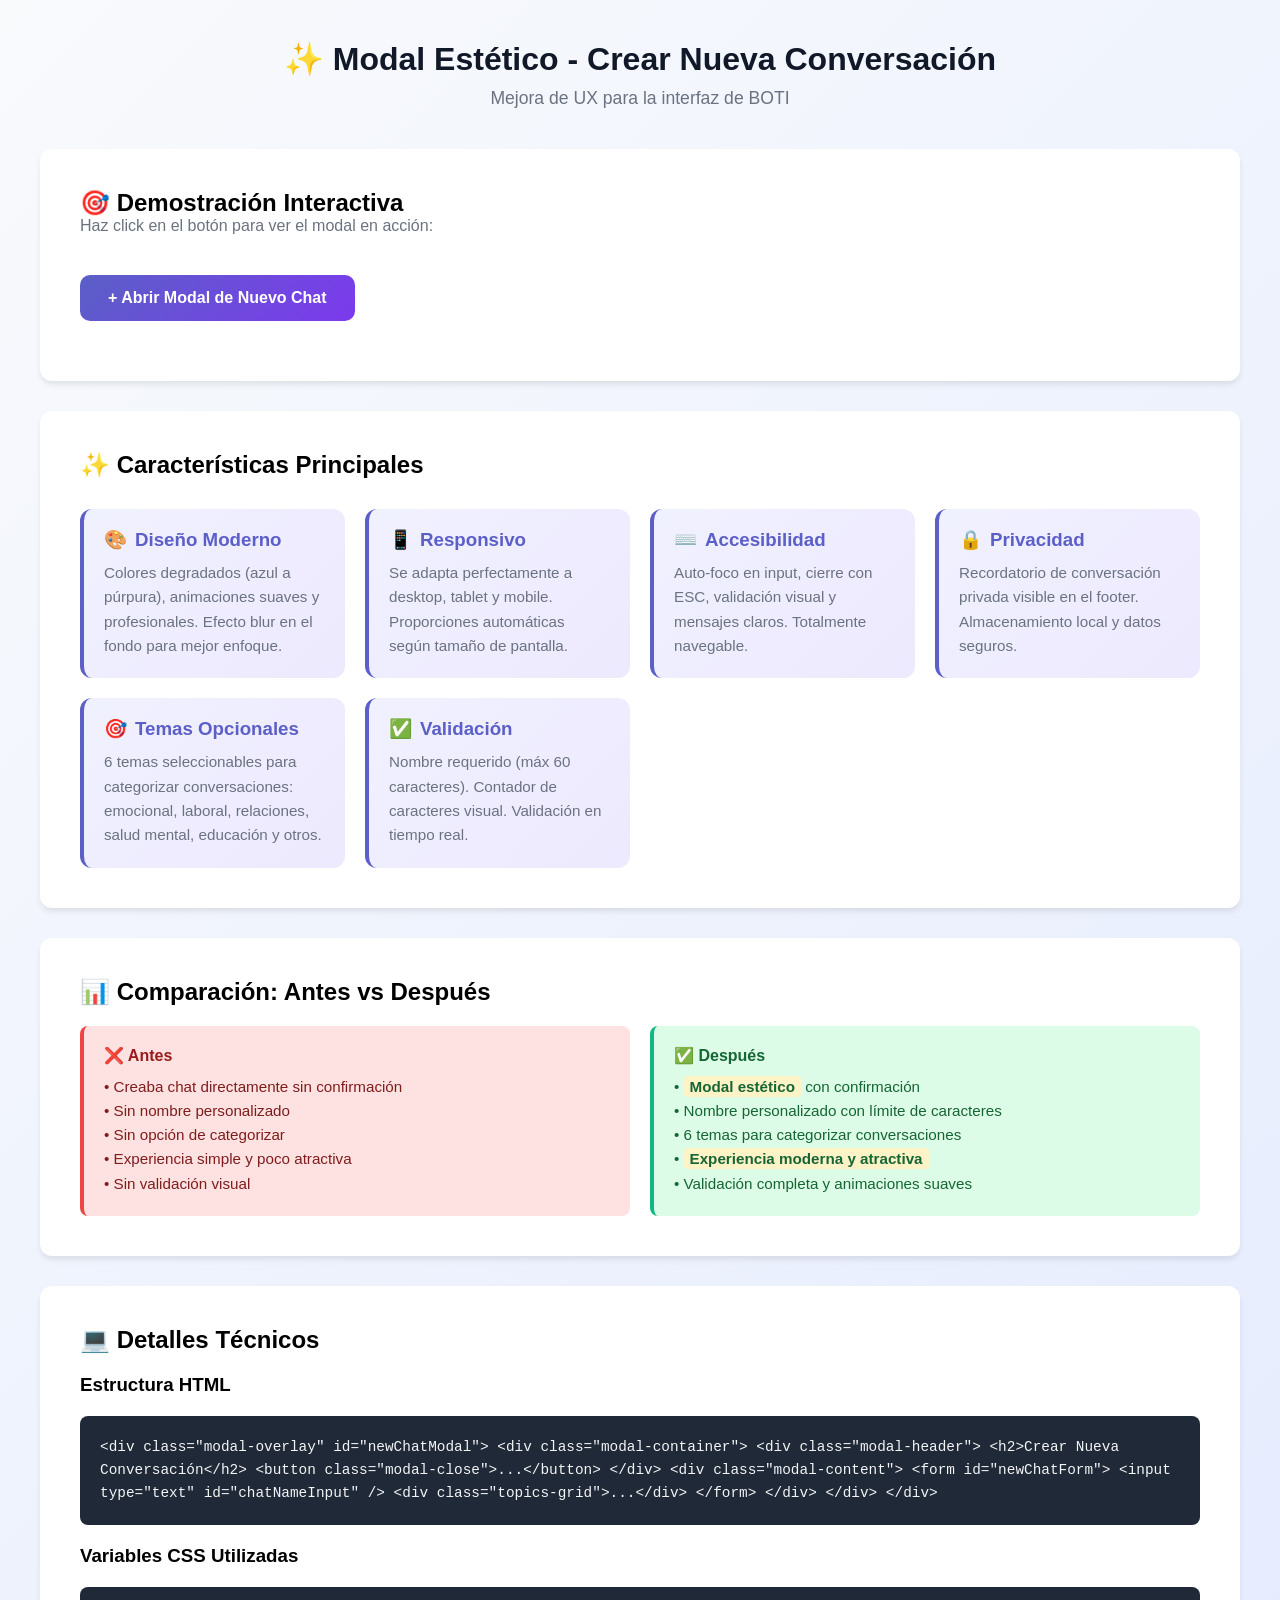
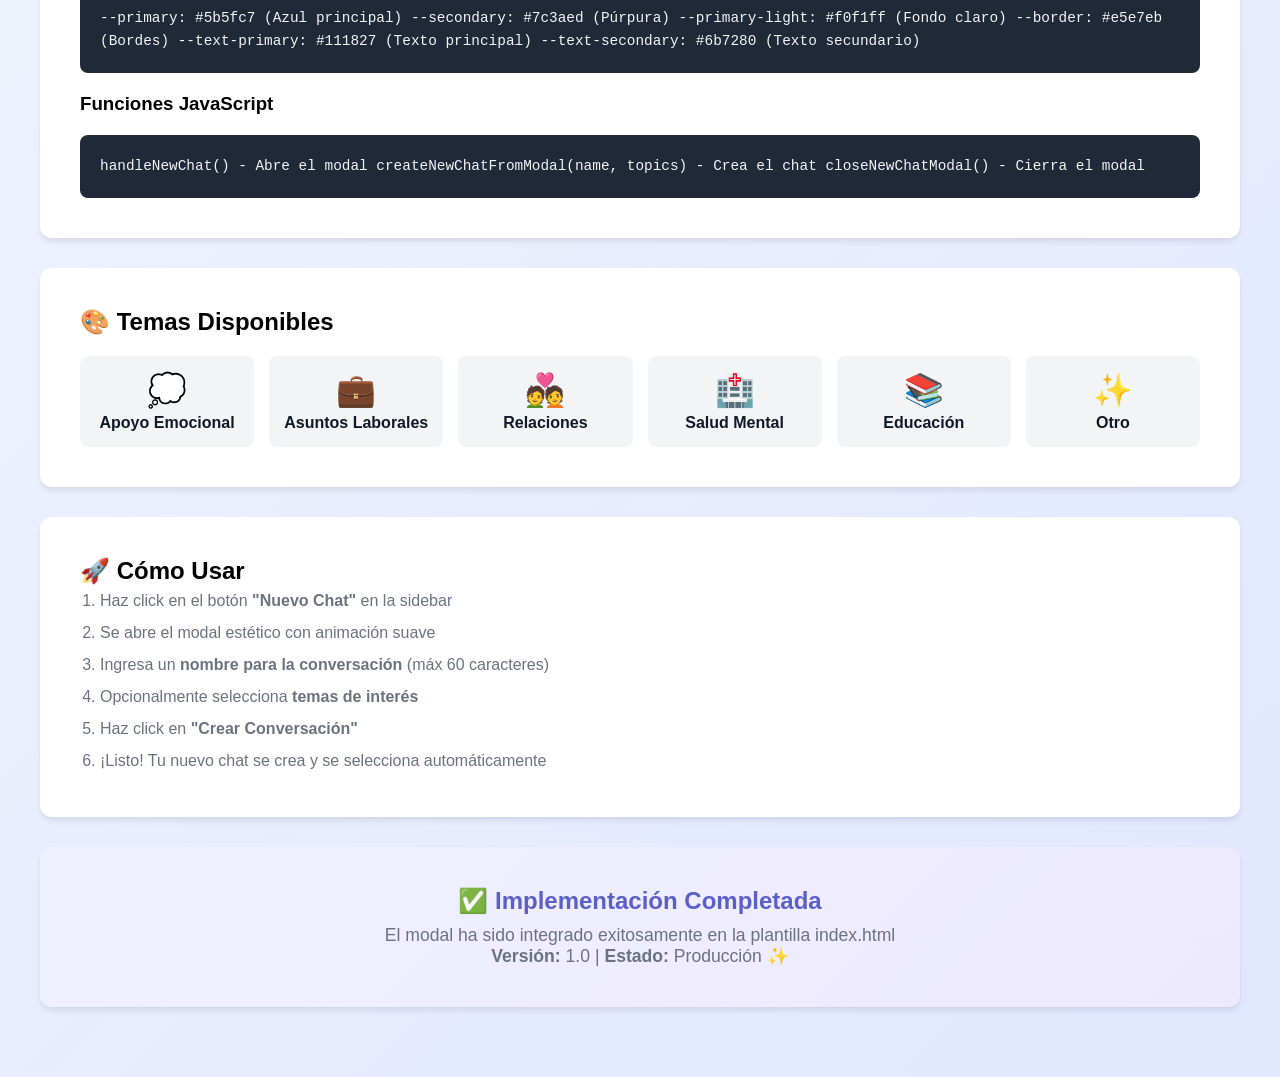
==== DEMO_MODAL.html @ bc918bf6 "dcdcdc" ====
<!DOCTYPE html>
<html lang="es">
<head>
    <meta charset="UTF-8">
    <meta name="viewport" content="width=device-width, initial-scale=1.0">
    <title>Demo Modal - Crear Nueva Conversación</title>
    <style>
        * {
            margin: 0;
            padding: 0;
            box-sizing: border-box;
        }

        body {
            font-family: -apple-system, BlinkMacSystemFont, 'Segoe UI', Roboto, sans-serif;
            background: linear-gradient(135deg, #f8fafc 0%, #e0e7ff 100%);
            min-height: 100vh;
            padding: 40px 20px;
        }

        .container {
            max-width: 1200px;
            margin: 0 auto;
        }

        h1 {
            text-align: center;
            color: #111827;
            margin-bottom: 10px;
            font-size: 2rem;
        }

        .subtitle {
            text-align: center;
            color: #6b7280;
            margin-bottom: 40px;
            font-size: 1.1rem;
        }

        .demo-section {
            background: white;
            border-radius: 12px;
            padding: 40px;
            margin-bottom: 30px;
            box-shadow: 0 4px 6px -1px rgba(0, 0, 0, 0.1);
        }

        .demo-button {
            display: inline-block;
            padding: 14px 28px;
            background: linear-gradient(135deg, #5b5fc7, #7c3aed);
            color: white;
            border: none;
            border-radius: 10px;
            font-size: 1rem;
            font-weight: 600;
            cursor: pointer;
            transition: all 0.3s ease;
            margin: 20px 0;
        }

        .demo-button:hover {
            transform: translateY(-2px);
            box-shadow: 0 10px 20px rgba(91, 95, 199, 0.3);
        }

        .features {
            display: grid;
            grid-template-columns: repeat(auto-fit, minmax(250px, 1fr));
            gap: 20px;
            margin-top: 30px;
        }

        .feature-card {
            background: linear-gradient(135deg, #f0f1ff 0%, #ede9fe 100%);
            padding: 20px;
            border-radius: 12px;
            border-left: 4px solid #5b5fc7;
        }

        .feature-card h3 {
            color: #5b5fc7;
            margin-bottom: 10px;
        }

        .feature-card p {
            color: #6b7280;
            font-size: 0.95rem;
            line-height: 1.6;
        }

        .code-block {
            background: #1f2937;
            color: #f3f4f6;
            padding: 20px;
            border-radius: 8px;
            overflow-x: auto;
            margin-top: 20px;
            font-family: 'Courier New', monospace;
            font-size: 0.9rem;
            line-height: 1.6;
        }

        .comparison {
            display: grid;
            grid-template-columns: 1fr 1fr;
            gap: 20px;
            margin-top: 20px;
        }

        .comparison-item {
            padding: 20px;
            border-radius: 8px;
        }

        .before {
            background: #fee2e2;
            border-left: 4px solid #ef4444;
        }

        .after {
            background: #dcfce7;
            border-left: 4px solid #10b981;
        }

        .comparison-item h4 {
            margin-bottom: 10px;
            font-weight: 700;
        }

        .before h4 {
            color: #991b1b;
        }

        .after h4 {
            color: #166534;
        }

        .comparison-item p {
            font-size: 0.95rem;
            line-height: 1.6;
        }

        .before p {
            color: #7f1d1d;
        }

        .after p {
            color: #166534;
        }

        .icon {
            display: inline-block;
            margin-right: 8px;
        }

        .highlight {
            background: #fef3c7;
            padding: 2px 6px;
            border-radius: 4px;
            font-weight: 600;
        }

        @media (max-width: 768px) {
            .comparison {
                grid-template-columns: 1fr;
            }

            h1 {
                font-size: 1.5rem;
            }

            .demo-section {
                padding: 20px;
            }
        }
    </style>
</head>
<body>
    <div class="container">
        <h1>✨ Modal Estético - Crear Nueva Conversación</h1>
        <p class="subtitle">Mejora de UX para la interfaz de BOTI</p>

        <div class="demo-section">
            <h2>🎯 Demostración Interactiva</h2>
            <p style="color: #6b7280; margin-bottom: 20px;">
                Haz click en el botón para ver el modal en acción:
            </p>
            <button class="demo-button" onclick="openDemoModal()">
                + Abrir Modal de Nuevo Chat
            </button>
        </div>

        <div class="demo-section">
            <h2>✨ Características Principales</h2>
            <div class="features">
                <div class="feature-card">
                    <h3><span class="icon">🎨</span>Diseño Moderno</h3>
                    <p>Colores degradados (azul a púrpura), animaciones suaves y profesionales. Efecto blur en el fondo para mejor enfoque.</p>
                </div>

                <div class="feature-card">
                    <h3><span class="icon">📱</span>Responsivo</h3>
                    <p>Se adapta perfectamente a desktop, tablet y mobile. Proporciones automáticas según tamaño de pantalla.</p>
                </div>

                <div class="feature-card">
                    <h3><span class="icon">⌨️</span>Accesibilidad</h3>
                    <p>Auto-foco en input, cierre con ESC, validación visual y mensajes claros. Totalmente navegable.</p>
                </div>

                <div class="feature-card">
                    <h3><span class="icon">🔒</span>Privacidad</h3>
                    <p>Recordatorio de conversación privada visible en el footer. Almacenamiento local y datos seguros.</p>
                </div>

                <div class="feature-card">
                    <h3><span class="icon">🎯</span>Temas Opcionales</h3>
                    <p>6 temas seleccionables para categorizar conversaciones: emocional, laboral, relaciones, salud mental, educación y otros.</p>
                </div>

                <div class="feature-card">
                    <h3><span class="icon">✅</span>Validación</h3>
                    <p>Nombre requerido (máx 60 caracteres). Contador de caracteres visual. Validación en tiempo real.</p>
                </div>
            </div>
        </div>

        <div class="demo-section">
            <h2>📊 Comparación: Antes vs Después</h2>
            <div class="comparison">
                <div class="comparison-item before">
                    <h4>❌ Antes</h4>
                    <p>
                        • Creaba chat directamente sin confirmación<br>
                        • Sin nombre personalizado<br>
                        • Sin opción de categorizar<br>
                        • Experiencia simple y poco atractiva<br>
                        • Sin validación visual
                    </p>
                </div>

                <div class="comparison-item after">
                    <h4>✅ Después</h4>
                    <p>
                        • <span class="highlight">Modal estético</span> con confirmación<br>
                        • Nombre personalizado con límite de caracteres<br>
                        • 6 temas para categorizar conversaciones<br>
                        • <span class="highlight">Experiencia moderna y atractiva</span><br>
                        • Validación completa y animaciones suaves
                    </p>
                </div>
            </div>
        </div>

        <div class="demo-section">
            <h2>💻 Detalles Técnicos</h2>
            
            <h3 style="margin-top: 20px; margin-bottom: 10px;">Estructura HTML</h3>
            <div class="code-block">
&lt;div class="modal-overlay" id="newChatModal"&gt;
    &lt;div class="modal-container"&gt;
        &lt;div class="modal-header"&gt;
            &lt;h2&gt;Crear Nueva Conversación&lt;/h2&gt;
            &lt;button class="modal-close"&gt;...&lt;/button&gt;
        &lt;/div&gt;
        &lt;div class="modal-content"&gt;
            &lt;form id="newChatForm"&gt;
                &lt;input type="text" id="chatNameInput" /&gt;
                &lt;div class="topics-grid"&gt;...&lt;/div&gt;
            &lt;/form&gt;
        &lt;/div&gt;
    &lt;/div&gt;
&lt;/div&gt;
            </div>

            <h3 style="margin-top: 20px; margin-bottom: 10px;">Variables CSS Utilizadas</h3>
            <div class="code-block">
--primary: #5b5fc7 (Azul principal)
--secondary: #7c3aed (Púrpura)
--primary-light: #f0f1ff (Fondo claro)
--border: #e5e7eb (Bordes)
--text-primary: #111827 (Texto principal)
--text-secondary: #6b7280 (Texto secundario)
            </div>

            <h3 style="margin-top: 20px; margin-bottom: 10px;">Funciones JavaScript</h3>
            <div class="code-block">
handleNewChat()  - Abre el modal
createNewChatFromModal(name, topics) - Crea el chat
closeNewChatModal() - Cierra el modal
            </div>
        </div>

        <div class="demo-section">
            <h2>🎨 Temas Disponibles</h2>
            <div style="display: grid; grid-template-columns: repeat(auto-fit, minmax(150px, 1fr)); gap: 15px; margin-top: 20px;">
                <div style="padding: 15px; background: #f3f4f6; border-radius: 8px; text-align: center;">
                    <div style="font-size: 2rem; margin-bottom: 5px;">💭</div>
                    <div style="font-weight: 600; color: #111827;">Apoyo Emocional</div>
                </div>
                <div style="padding: 15px; background: #f3f4f6; border-radius: 8px; text-align: center;">
                    <div style="font-size: 2rem; margin-bottom: 5px;">💼</div>
                    <div style="font-weight: 600; color: #111827;">Asuntos Laborales</div>
                </div>
                <div style="padding: 15px; background: #f3f4f6; border-radius: 8px; text-align: center;">
                    <div style="font-size: 2rem; margin-bottom: 5px;">💑</div>
                    <div style="font-weight: 600; color: #111827;">Relaciones</div>
                </div>
                <div style="padding: 15px; background: #f3f4f6; border-radius: 8px; text-align: center;">
                    <div style="font-size: 2rem; margin-bottom: 5px;">🏥</div>
                    <div style="font-weight: 600; color: #111827;">Salud Mental</div>
                </div>
                <div style="padding: 15px; background: #f3f4f6; border-radius: 8px; text-align: center;">
                    <div style="font-size: 2rem; margin-bottom: 5px;">📚</div>
                    <div style="font-weight: 600; color: #111827;">Educación</div>
                </div>
                <div style="padding: 15px; background: #f3f4f6; border-radius: 8px; text-align: center;">
                    <div style="font-size: 2rem; margin-bottom: 5px;">✨</div>
                    <div style="font-weight: 600; color: #111827;">Otro</div>
                </div>
            </div>
        </div>

        <div class="demo-section">
            <h2>🚀 Cómo Usar</h2>
            <ol style="color: #6b7280; line-height: 2; margin-left: 20px;">
                <li>Haz click en el botón <strong>"Nuevo Chat"</strong> en la sidebar</li>
                <li>Se abre el modal estético con animación suave</li>
                <li>Ingresa un <strong>nombre para la conversación</strong> (máx 60 caracteres)</li>
                <li>Opcionalmente selecciona <strong>temas de interés</strong></li>
                <li>Haz click en <strong>"Crear Conversación"</strong></li>
                <li>¡Listo! Tu nuevo chat se crea y se selecciona automáticamente</li>
            </ol>
        </div>

        <div class="demo-section" style="text-align: center; background: linear-gradient(135deg, #f0f1ff 0%, #ede9fe 100%);">
            <h2 style="color: #5b5fc7;">✅ Implementación Completada</h2>
            <p style="color: #6b7280; font-size: 1.1rem; margin-top: 10px;">
                El modal ha sido integrado exitosamente en la plantilla index.html<br>
                <strong>Versión:</strong> 1.0 | <strong>Estado:</strong> Producción ✨
            </p>
        </div>
    </div>

    <script>
        function openDemoModal() {
            alert('🎉 Modal implementado en la aplicación.\n\nEn la aplicación real, esto abrirá un hermoso modal estético para crear nuevas conversaciones.\n\n✨ ¡Pruébalo en la interfaz de BOTI!');
        }
    </script>
</body>
</html>
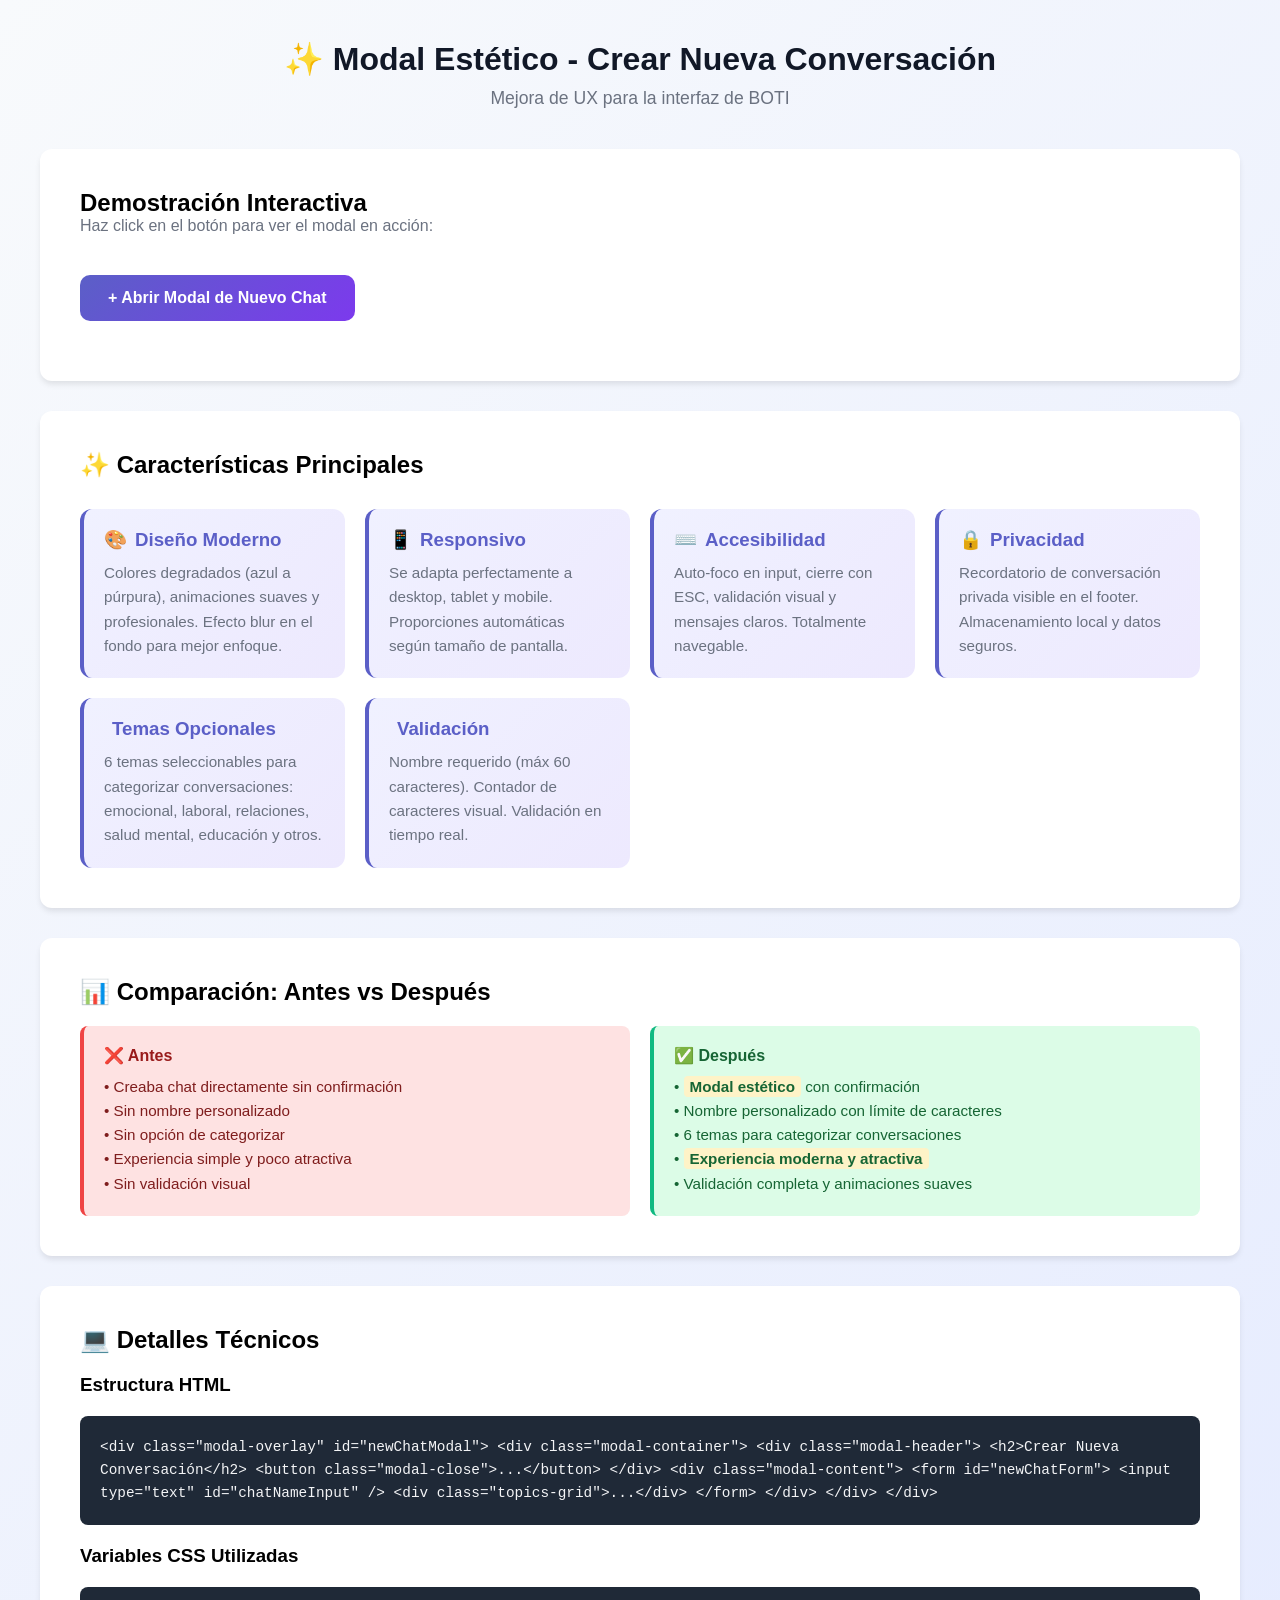
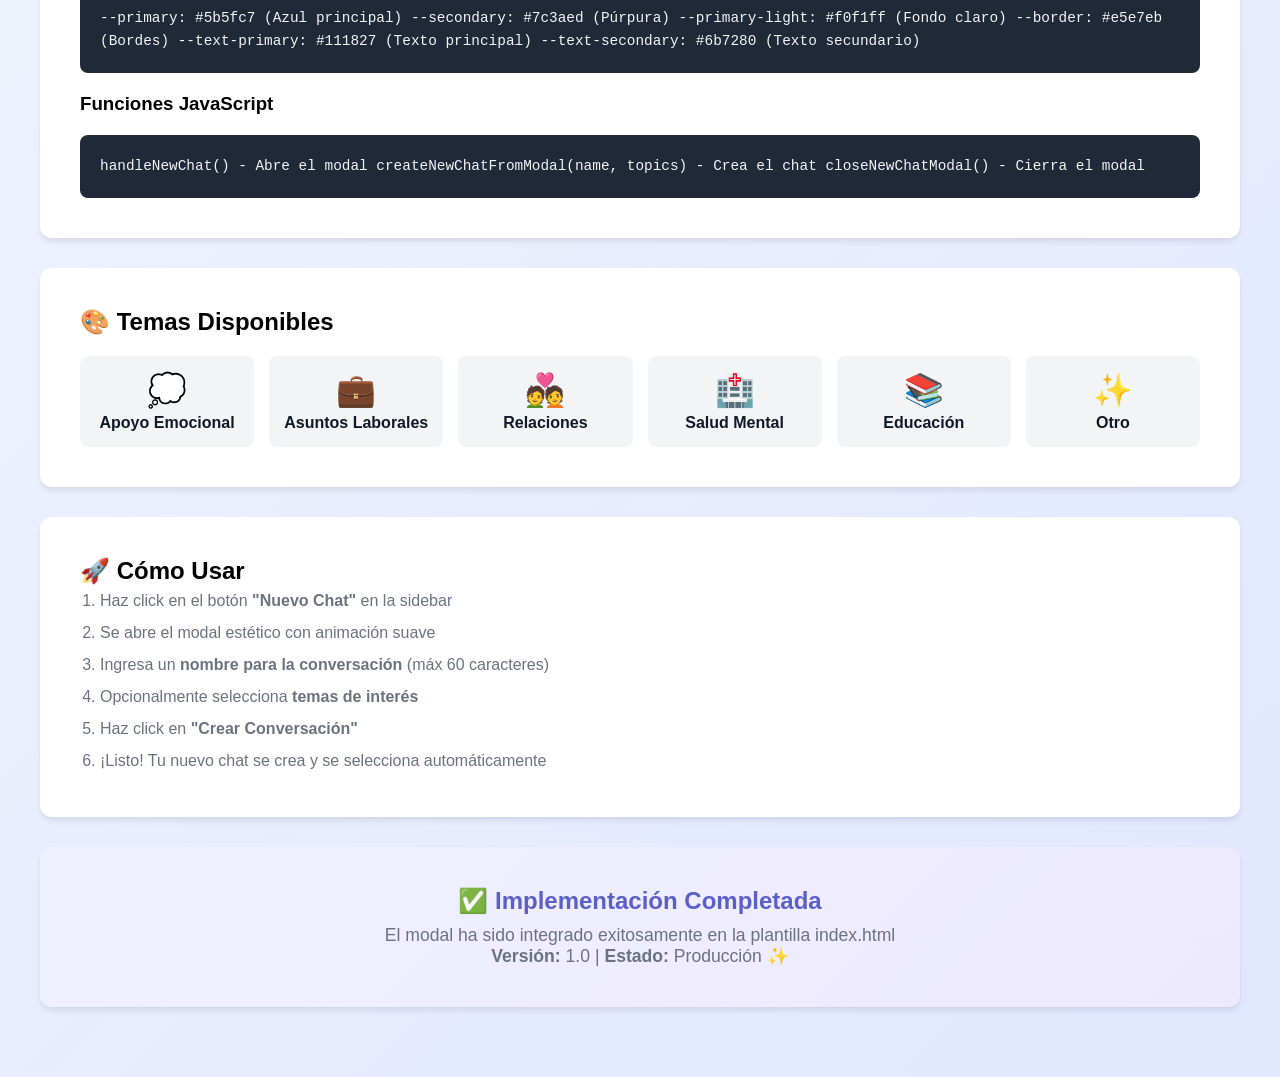
==== commit 51093575: "Cambios en views" ====
--- a/DEMO_MODAL.html
+++ b/DEMO_MODAL.html
@@ -182,7 +182,7 @@
         <p class="subtitle">Mejora de UX para la interfaz de BOTI</p>
 
         <div class="demo-section">
-            <h2>🎯 Demostración Interactiva</h2>
+            <h2>Demostración Interactiva</h2>
             <p style="color: #6b7280; margin-bottom: 20px;">
                 Haz click en el botón para ver el modal en acción:
             </p>
@@ -215,12 +215,12 @@
                 </div>
 
                 <div class="feature-card">
-                    <h3><span class="icon">🎯</span>Temas Opcionales</h3>
+                    <h3><span class="icon"></span>Temas Opcionales</h3>
                     <p>6 temas seleccionables para categorizar conversaciones: emocional, laboral, relaciones, salud mental, educación y otros.</p>
                 </div>
 
                 <div class="feature-card">
-                    <h3><span class="icon">✅</span>Validación</h3>
+                    <h3><span class="icon"></span>Validación</h3>
                     <p>Nombre requerido (máx 60 caracteres). Contador de caracteres visual. Validación en tiempo real.</p>
                 </div>
             </div>
